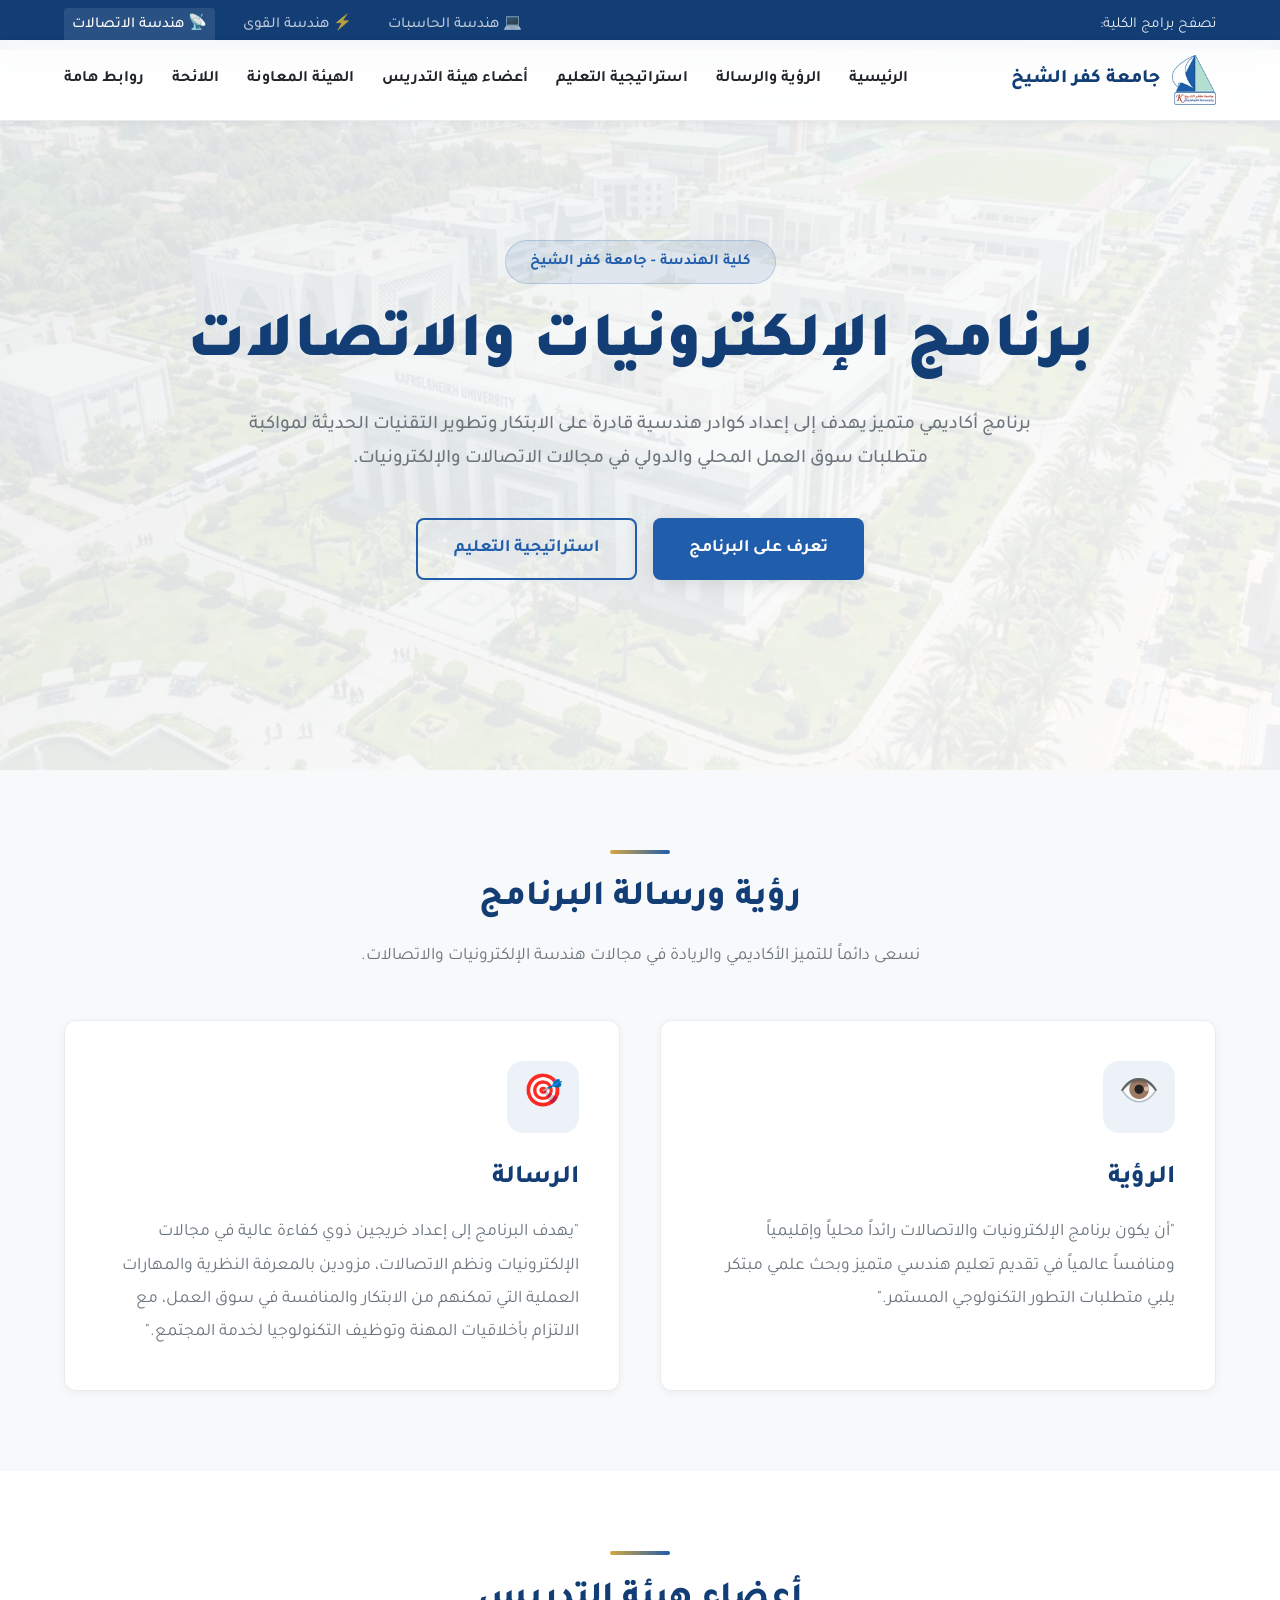
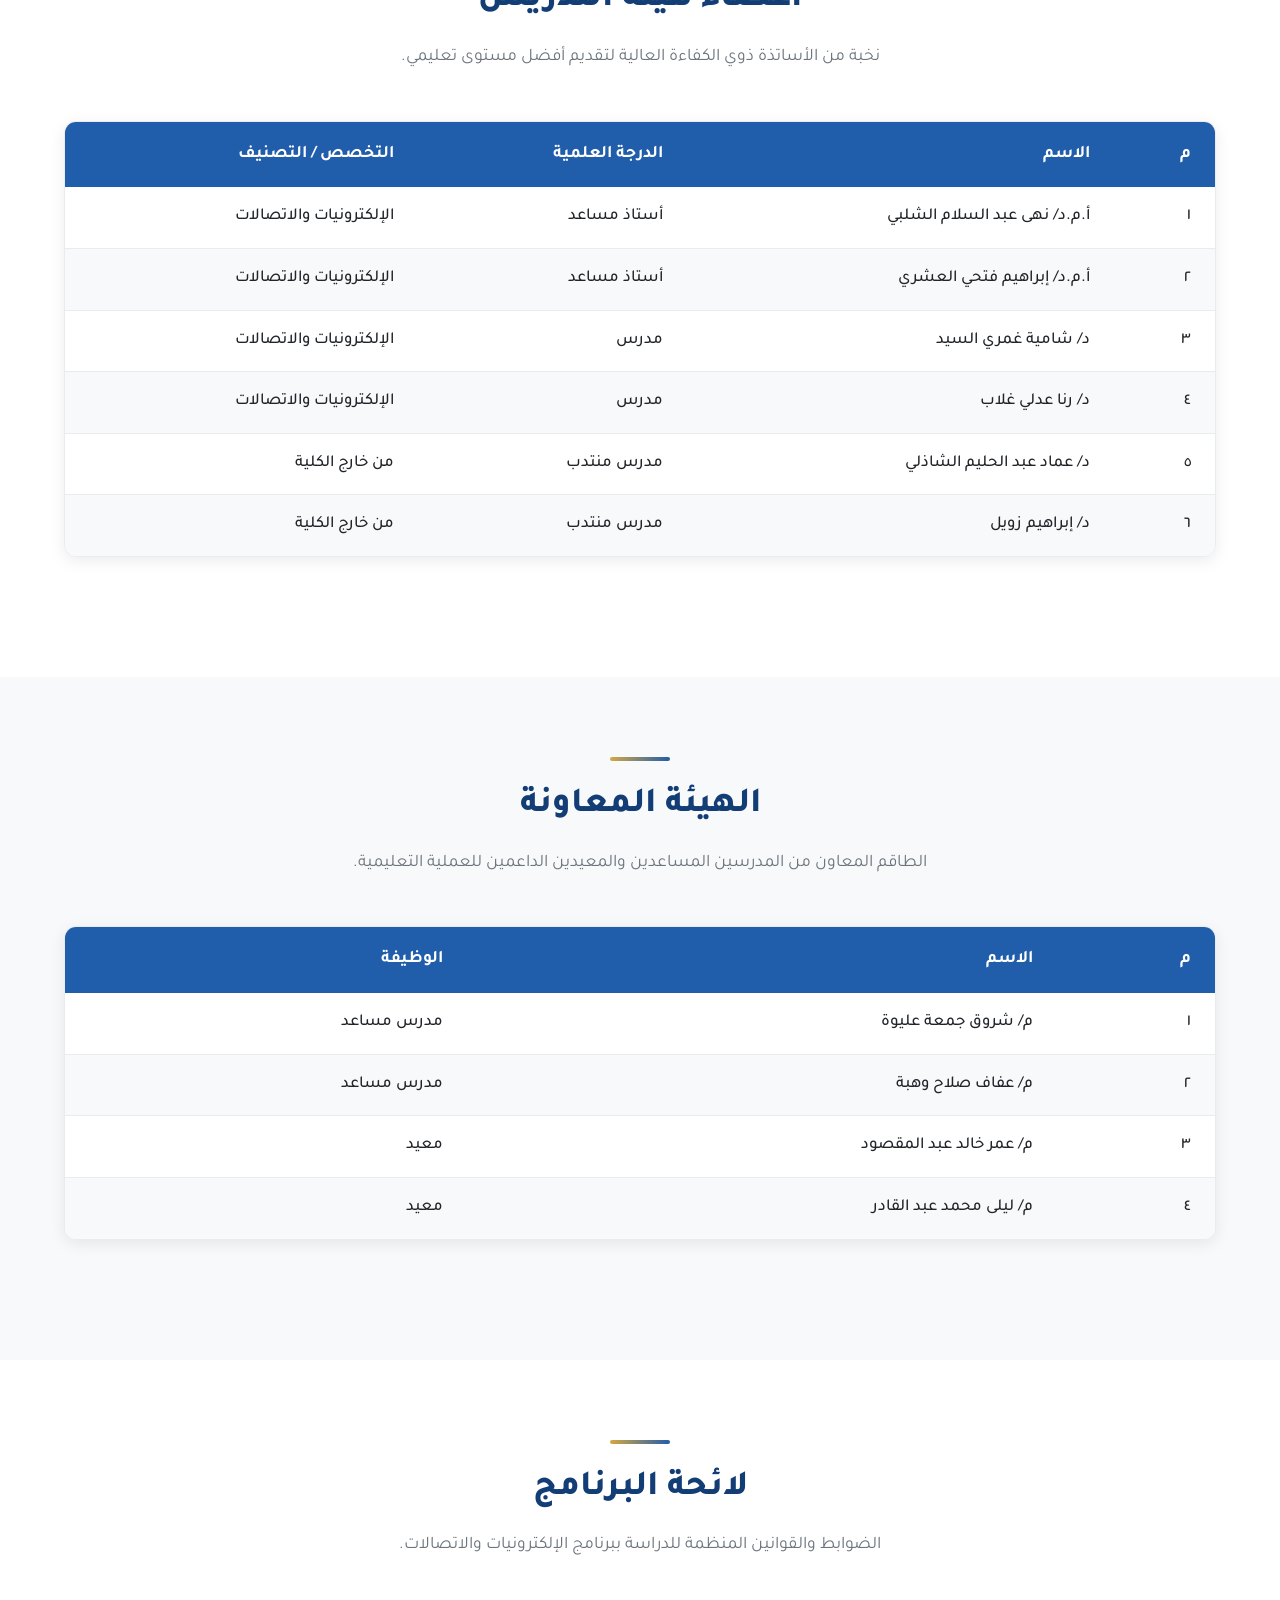
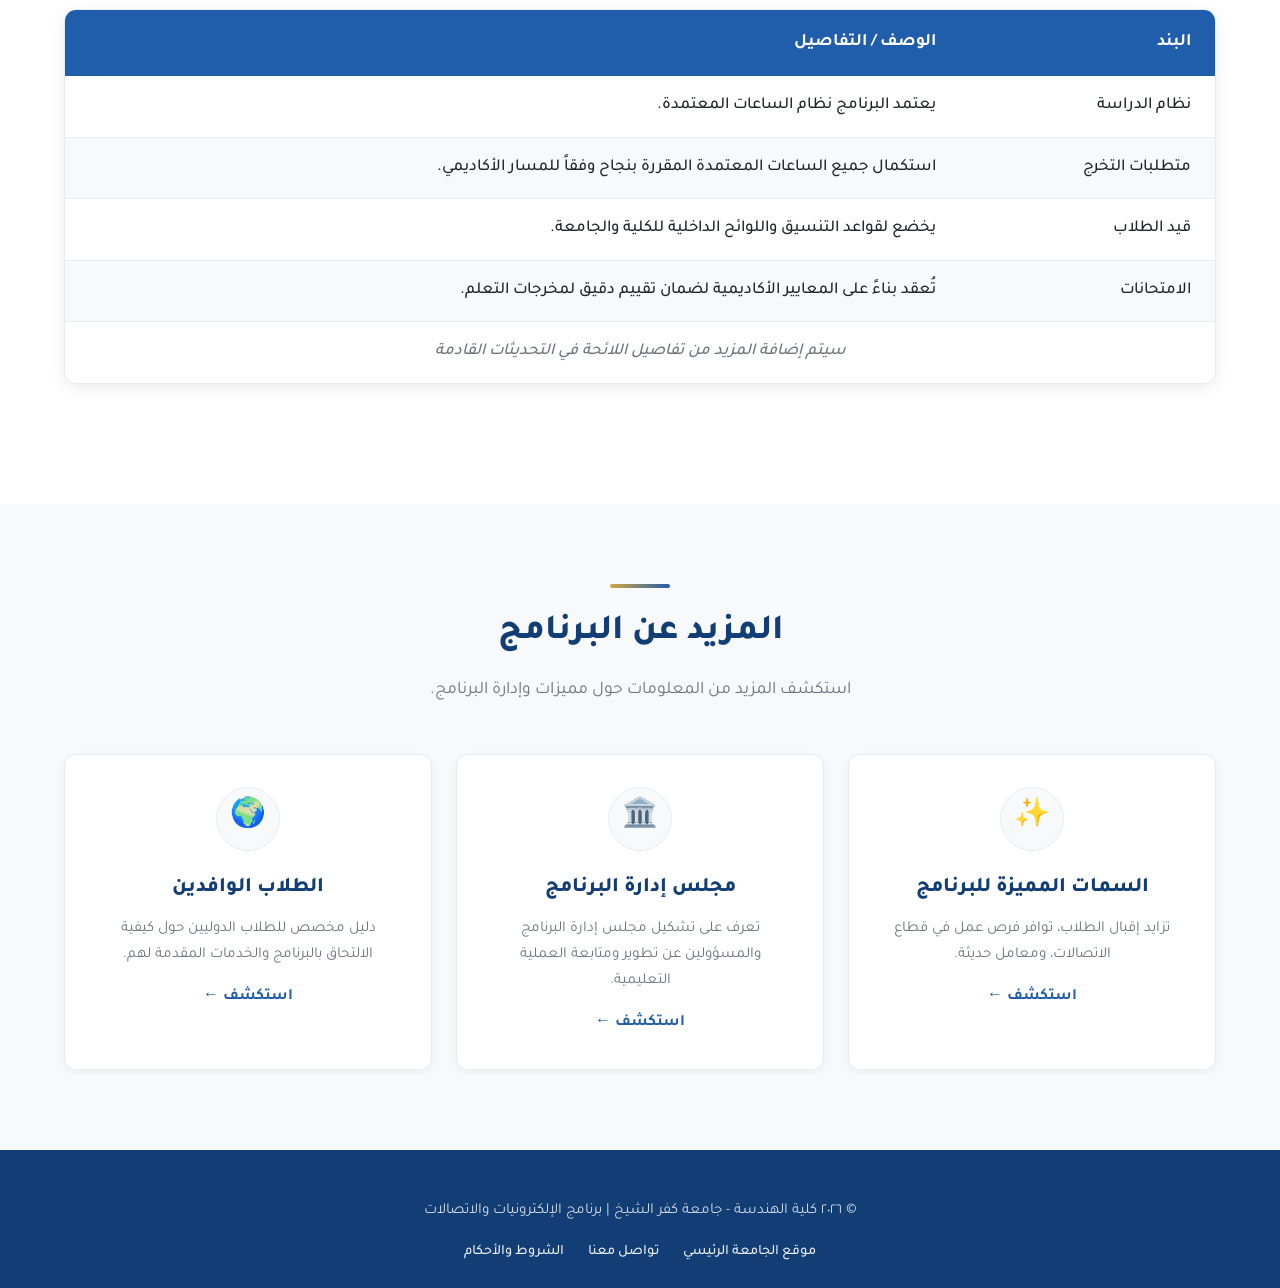
==== communications.html @ 77987dcc "feat: add program switcher and dedicated strategy pages for communications, computer, and power prog" ====
<!DOCTYPE html>
<html lang="ar" dir="rtl">
<head>
  <meta charset="UTF-8">
  <meta name="viewport" content="width=device-width, initial-scale=1.0">
  <title>برنامج الإلكترونيات والاتصالات | جامعة كفر الشيخ</title>
  <meta name="description" content="الصفحة الرسمية لبرنامج هندسة الإلكترونيات والاتصالات بكلية الهندسة - جامعة كفر الشيخ.">
  <link rel="stylesheet" href="style.css">
</head>
<body>

<!-- ========== PROGRAM SWITCHER BAR ========== -->
<div class="program-switcher">
  <div class="container">
    <span>تصفح برامج الكلية:</span>
    <div class="switcher-links">
      <a href="computer.html">💻 هندسة الحاسبات</a>
      <a href="power.html">⚡ هندسة القوى</a>
      <a href="communications.html" class="active">📡 هندسة الاتصالات</a>
    </div>
  </div>
</div>

<!-- ========== NAVBAR ========== -->
<nav class="navbar" id="navbar">
  <div class="container">
    <a href="index.html" class="nav-logo">
      <img src="assets/logo.png" alt="شعار جامعة كفر الشيخ">
      <span>جامعة كفر الشيخ</span>
    </a>
    <ul class="nav-links" id="navLinks">
      <li><a href="#hero">الرئيسية</a></li>
      <li><a href="#vision-mission">الرؤية والرسالة</a></li>
      <li><a href="strategy-communications.html">استراتيجية التعليم</a></li>
      <li><a href="#faculty">أعضاء هيئة التدريس</a></li>
      <li><a href="#assistants">الهيئة المعاونة</a></li>
      <li><a href="#regulations">اللائحة</a></li>
      <li><a href="#more">روابط هامة</a></li>
    </ul>
    <button class="nav-toggle" id="navToggle" aria-label="القائمة">☰</button>
  </div>
</nav>

<!-- ========== HERO ========== -->
<section class="hero" id="hero">
  <div class="container">
    <div class="hero-badge">
      كلية الهندسة - جامعة كفر الشيخ
    </div>
    <h1>برنامج الإلكترونيات والاتصالات</h1>
    <p>برنامج أكاديمي متميز يهدف إلى إعداد كوادر هندسية قادرة على الابتكار وتطوير التقنيات الحديثة لمواكبة متطلبات سوق العمل المحلي والدولي في مجالات الاتصالات والإلكترونيات.</p>
    <div class="hero-buttons">
      <a href="#vision-mission" class="btn-primary">
        تعرف على البرنامج
      </a>
      <a href="strategy-communications.html" class="btn-outline">
        استراتيجية التعليم
      </a>
    </div>
  </div>
</section>

<!-- ========== VISION & MISSION ========== -->
<section id="vision-mission">
  <div class="container">
    <div class="accent-line"></div>
    <h2 class="section-title">رؤية ورسالة البرنامج</h2>
    <p class="section-subtitle">نسعى دائماً للتميز الأكاديمي والريادة في مجالات هندسة الإلكترونيات والاتصالات.</p>
    
    <div class="vision-mission-grid">
      <div class="vm-card">
        <div class="vm-icon">👁️</div>
        <h3>الرؤية</h3>
        <p>"أن يكون برنامج الإلكترونيات والاتصالات رائداً محلياً وإقليمياً ومنافساً عالمياً في تقديم تعليم هندسي متميز وبحث علمي مبتكر يلبي متطلبات التطور التكنولوجي المستمر."</p>
      </div>
      
      <div class="vm-card">
        <div class="vm-icon">🎯</div>
        <h3>الرسالة</h3>
        <p>"يهدف البرنامج إلى إعداد خريجين ذوي كفاءة عالية في مجالات الإلكترونيات ونظم الاتصالات، مزودين بالمعرفة النظرية والمهارات العملية التي تمكنهم من الابتكار والمنافسة في سوق العمل، مع الالتزام بأخلاقيات المهنة وتوظيف التكنولوجيا لخدمة المجتمع."</p>
      </div>
    </div>
  </div>
</section>

<!-- ========== FACULTY ========== -->
<section id="faculty" style="background-color: var(--bg-card);">
  <div class="container">
    <div class="accent-line"></div>
    <h2 class="section-title">أعضاء هيئة التدريس</h2>
    <p class="section-subtitle">نخبة من الأساتذة ذوي الكفاءة العالية لتقديم أفضل مستوى تعليمي.</p>
    
    <div class="table-container animate-in">
      <table class="styled-table">
        <thead>
          <tr>
            <th>م</th>
            <th>الاسم</th>
            <th>الدرجة العلمية</th>
            <th>التخصص / التصنيف</th>
          </tr>
        </thead>
        <tbody>
          <tr>
            <td>١</td>
            <td>أ.م.د/ نهى عبد السلام الشلبي</td>
            <td>أستاذ مساعد</td>
            <td>الإلكترونيات والاتصالات</td>
          </tr>
          <tr>
            <td>٢</td>
            <td>أ.م.د/ إبراهيم فتحي العشري</td>
            <td>أستاذ مساعد</td>
            <td>الإلكترونيات والاتصالات</td>
          </tr>
          <tr>
            <td>٣</td>
            <td>د/ شامية غمري السيد</td>
            <td>مدرس</td>
            <td>الإلكترونيات والاتصالات</td>
          </tr>
          <tr>
            <td>٤</td>
            <td>د/ رنا عدلي غلاب</td>
            <td>مدرس</td>
            <td>الإلكترونيات والاتصالات</td>
          </tr>
          <tr>
            <td>٥</td>
            <td>د/ عماد عبد الحليم الشاذلي</td>
            <td>مدرس منتدب</td>
            <td>من خارج الكلية</td>
          </tr>
          <tr>
            <td>٦</td>
            <td>د/ إبراهيم زويل</td>
            <td>مدرس منتدب</td>
            <td>من خارج الكلية</td>
          </tr>
        </tbody>
      </table>
    </div>
  </div>
</section>

<!-- ========== TEACHING ASSISTANTS ========== -->
<section id="assistants">
  <div class="container">
    <div class="accent-line"></div>
    <h2 class="section-title">الهيئة المعاونة</h2>
    <p class="section-subtitle">الطاقم المعاون من المدرسين المساعدين والمعيدين الداعمين للعملية التعليمية.</p>
    
    <div class="table-container animate-in">
      <table class="styled-table">
        <thead>
          <tr>
            <th>م</th>
            <th>الاسم</th>
            <th>الوظيفة</th>
          </tr>
        </thead>
        <tbody>
          <tr>
            <td>١</td>
            <td>م/ شروق جمعة عليوة</td>
            <td>مدرس مساعد</td>
          </tr>
          <tr>
            <td>٢</td>
            <td>م/ عفاف صلاح وهبة</td>
            <td>مدرس مساعد</td>
          </tr>
          <tr>
            <td>٣</td>
            <td>م/ عمر خالد عبد المقصود</td>
            <td>معيد</td>
          </tr>
          <tr>
            <td>٤</td>
            <td>م/ ليلى محمد عبد القادر</td>
            <td>معيد</td>
          </tr>
        </tbody>
      </table>
    </div>
  </div>
</section>

<!-- ========== REGULATIONS ========== -->
<section id="regulations" style="background-color: var(--bg-card);">
  <div class="container">
    <div class="accent-line"></div>
    <h2 class="section-title">لائحة البرنامج</h2>
    <p class="section-subtitle">الضوابط والقوانين المنظمة للدراسة ببرنامج الإلكترونيات والاتصالات.</p>
    
    <div class="table-container animate-in">
      <table class="styled-table">
        <thead>
          <tr>
            <th>البند</th>
            <th>الوصف / التفاصيل</th>
          </tr>
        </thead>
        <tbody>
          <tr>
            <td>نظام الدراسة</td>
            <td>يعتمد البرنامج نظام الساعات المعتمدة.</td>
          </tr>
          <tr>
            <td>متطلبات التخرج</td>
            <td>استكمال جميع الساعات المعتمدة المقررة بنجاح وفقاً للمسار الأكاديمي.</td>
          </tr>
          <tr>
            <td>قيد الطلاب</td>
            <td>يخضع لقواعد التنسيق واللوائح الداخلية للكلية والجامعة.</td>
          </tr>
          <tr>
            <td>الامتحانات</td>
            <td>تُعقد بناءً على المعايير الأكاديمية لضمان تقييم دقيق لمخرجات التعلم.</td>
          </tr>
          <tr>
            <td colspan="2" style="text-align: center; color: var(--text-muted);">
              <em>سيتم إضافة المزيد من تفاصيل اللائحة في التحديثات القادمة</em>
            </td>
          </tr>
        </tbody>
      </table>
    </div>
  </div>
</section>

<!-- ========== MORE LINKS (PLACEHOLDERS) ========== -->
<section id="more">
  <div class="container">
    <div class="accent-line"></div>
    <h2 class="section-title">المزيد عن البرنامج</h2>
    <p class="section-subtitle">استكشف المزيد من المعلومات حول مميزات وإدارة البرنامج.</p>
    
    <div class="program-sections-grid">
      <a href="#" class="p-section-card">
        <div class="p-section-icon">✨</div>
        <h3>السمات المميزة للبرنامج</h3>
        <p>تزايد إقبال الطلاب، توافر فرص عمل في قطاع الاتصالات، ومعامل حديثة.</p>
        <div class="arrow">استكشف ←</div>
      </a>
      
      <a href="#" class="p-section-card">
        <div class="p-section-icon">🏛️</div>
        <h3>مجلس إدارة البرنامج</h3>
        <p>تعرف على تشكيل مجلس إدارة البرنامج والمسؤولين عن تطوير ومتابعة العملية التعليمية.</p>
        <div class="arrow">استكشف ←</div>
      </a>
      
      <a href="#" class="p-section-card">
        <div class="p-section-icon">🌍</div>
        <h3>الطلاب الوافدين</h3>
        <p>دليل مخصص للطلاب الدوليين حول كيفية الالتحاق بالبرنامج والخدمات المقدمة لهم.</p>
        <div class="arrow">استكشف ←</div>
      </a>
    </div>
  </div>
</section>

<!-- ========== FOOTER ========== -->
<footer class="footer">
  <div class="container">
    <p>© ٢٠٢٦ كلية الهندسة - جامعة كفر الشيخ | برنامج الإلكترونيات والاتصالات</p>
    <div class="footer-links">
      <a href="https://www.kfs.edu.eg" target="_blank">موقع الجامعة الرئيسي</a>
      <a href="#">تواصل معنا</a>
      <a href="#">الشروط والأحكام</a>
    </div>
  </div>
</footer>

<script>
// Mobile nav toggle
const navToggle = document.getElementById('navToggle');
const navLinks = document.getElementById('navLinks');
navToggle.addEventListener('click', () => navLinks.classList.toggle('active'));
navLinks.querySelectorAll('a').forEach(a => a.addEventListener('click', () => navLinks.classList.remove('active')));

// Scroll animations
const observer = new IntersectionObserver((entries) => {
  entries.forEach(e => { if(e.isIntersecting) { e.target.classList.add('animate-in'); observer.unobserve(e.target); } });
}, { threshold: 0.1 });
document.querySelectorAll('.vm-card, .table-container, .p-section-card').forEach(el => observer.observe(el));

// Navbar background on scroll
window.addEventListener('scroll', () => {
  const navbar = document.getElementById('navbar');
  if (window.scrollY > 50) {
    navbar.style.boxShadow = '0 4px 16px rgba(0,0,0,0.1)';
  } else {
    navbar.style.boxShadow = '0 2px 8px rgba(0,0,0,0.05)';
  }
});
</script>
</body>
</html>
---- style.css ----
@import url('https://fonts.googleapis.com/css2?family=Tajawal:wght@300;400;500;700;800;900&display=swap');

:root {
  /* KFS Colors */
  --primary: #205daa;
  --primary-light: #3275d0;
  --primary-dark: #123d75;
  --accent: #d4a843;
  --accent-light: #f0cc6b;
  
  /* Light Theme Colors */
  --bg-light: #f8f9fa;
  --bg-card: #ffffff;
  --bg-glass: rgba(255, 255, 255, 0.95);
  --text: #212529;
  --text-muted: #6c757d;
  --border: #e9ecef;
  
  /* Utilities */
  --shadow-sm: 0 2px 8px rgba(0,0,0,0.05);
  --shadow: 0 4px 16px rgba(0,0,0,0.08);
  --shadow-lg: 0 12px 32px rgba(0,0,0,0.12);
  --radius: 12px;
  --transition: 0.3s cubic-bezier(0.4,0,0.2,1);
}

*, *::before, *::after { margin:0; padding:0; box-sizing:border-box; }

html {
  scroll-behavior: smooth;
  font-size: 16px;
}

body {
  font-family: 'Tajawal', sans-serif;
  background: var(--bg-light);
  color: var(--text);
  direction: rtl;
  line-height: 1.7;
  overflow-x: hidden;
}

/* === Scrollbar === */
::-webkit-scrollbar { width: 8px; }
::-webkit-scrollbar-track { background: var(--bg-light); }
::-webkit-scrollbar-thumb { background: var(--primary); border-radius: 4px; }

/* === Utility === */
.container { max-width: 1200px; margin: 0 auto; padding: 0 24px; }
.section-title {
  font-size: 2.2rem; font-weight: 800; text-align: center;
  margin-bottom: 12px; color: var(--primary-dark);
}
.section-subtitle {
  text-align: center; color: var(--text-muted); font-size: 1.1rem;
  margin-bottom: 48px; max-width: 700px; margin-inline: auto;
}
.accent-line {
  width: 60px; height: 4px; background: linear-gradient(90deg, var(--accent), var(--primary));
  border-radius: 2px; margin: 0 auto 16px;
}
section { padding: 80px 0; position: relative; }

/* === NAV === */
.navbar {
  position: fixed; top: 0; width: 100%; z-index: 1000;
  background: var(--bg-glass); backdrop-filter: blur(16px);
  border-bottom: 1px solid var(--border); transition: var(--transition);
  box-shadow: var(--shadow-sm);
}
.navbar .container {
  display: flex; align-items: center; justify-content: space-between;
  height: 80px;
}
.nav-logo { display:flex; align-items:center; gap:12px; text-decoration:none; }
.nav-logo img {
  height: 50px;
}
.nav-logo span { font-size:1.2rem; font-weight:800; color:var(--primary-dark); }

.nav-links { display:flex; gap:28px; list-style:none; }
.nav-links a {
  color: var(--text); text-decoration:none; font-weight:600;
  font-size:1rem; transition: var(--transition); position:relative;
}
.nav-links a::after {
  content:''; position:absolute; bottom:-6px; right:0; width:0; height:3px;
  background: var(--primary); transition: var(--transition); border-radius: 2px;
}
.nav-links a:hover { color: var(--primary); }
.nav-links a:hover::after { width:100%; }

.nav-toggle { display:none; background:none; border:none; color:var(--text); font-size:1.5rem; cursor:pointer; }

/* === HERO === */
.hero {
  min-height: 80vh; display:flex; align-items:center;
  position:relative; overflow:hidden; padding-top:80px;
  background: linear-gradient(135deg, #eef2f3 0%, #ffffff 100%);
}
.hero::before {
  content: "";
  position: absolute;
  top: 0; right: 0; width: 100%; height: 100%;
  background: url('assets/images/campus-hero.png') no-repeat center center/cover;
  opacity: 0.08;
  z-index: 0;
}
.hero .container { position:relative; z-index:1; text-align:center; }

.hero-badge {
  display:inline-flex; align-items:center; gap:8px;
  background: rgba(32, 93, 170, 0.1); border:1px solid rgba(32, 93, 170, 0.2);
  padding: 8px 24px; border-radius: 999px; font-size:0.95rem; font-weight: 600;
  color: var(--primary); margin-bottom:24px;
}

.hero h1 {
  font-size: clamp(2.5rem, 6vw, 4rem); font-weight:900;
  line-height:1.2; margin-bottom:24px; color: var(--primary-dark);
}
.hero p {
  font-size:1.2rem; color:var(--text-muted); max-width:800px;
  margin: 0 auto 40px; line-height:1.8; font-weight: 500;
}

.hero-buttons { display:flex; gap:16px; justify-content:center; flex-wrap:wrap; }
.btn-primary, .btn-outline {
  display:inline-flex; align-items:center; justify-content:center; gap:10px;
  padding:14px 36px; border-radius:8px; font-family:'Tajawal';
  font-size:1.1rem; font-weight:700; text-decoration:none;
  transition: var(--transition); cursor:pointer; min-width: 180px;
}
.btn-primary {
  background: var(--primary);
  color:#fff; border:none; box-shadow: var(--shadow);
}
.btn-primary:hover { transform:translateY(-2px); box-shadow: var(--shadow-lg); background: var(--primary-light); }
.btn-outline {
  background: transparent; color:var(--primary);
  border:2px solid var(--primary);
}
.btn-outline:hover { background:var(--primary); color:#fff; }

/* === VISION & MISSION === */
.vision-mission-grid { display:grid; grid-template-columns: 1fr 1fr; gap:40px; }
.vm-card {
  background: var(--bg-card); border:1px solid var(--border);
  border-radius:var(--radius); padding:40px; box-shadow:var(--shadow-sm);
  transition: var(--transition);
}
.vm-card:hover { transform:translateY(-4px); box-shadow:var(--shadow); border-color:var(--primary-light); }
.vm-icon {
  width:72px; height:72px; border-radius:16px; margin-bottom:24px;
  display:flex; align-items:center; justify-content:center;
  font-size:2rem;
  background: rgba(32, 93, 170, 0.08); color: var(--primary);
}
.vm-card h3 { font-size:1.6rem; font-weight:800; margin-bottom:16px; color:var(--primary-dark); }
.vm-card p { font-size:1.1rem; color:var(--text-muted); line-height:1.9; }

/* === TABLES (FACULTY & TAs) === */
.table-container {
  overflow-x: auto;
  background: var(--bg-card);
  border-radius: var(--radius);
  box-shadow: var(--shadow);
  border: 1px solid var(--border);
  margin-bottom: 40px;
}
.styled-table {
  width: 100%;
  border-collapse: collapse;
}
.styled-table thead tr {
  background-color: var(--primary);
  color: #ffffff;
  text-align: right;
}
.styled-table th {
  padding: 18px 24px;
  font-weight: 700;
  font-size: 1.1rem;
}
.styled-table td {
  padding: 16px 24px;
  font-size: 1.05rem;
  font-weight: 500;
  color: var(--text);
}
.styled-table tbody tr {
  border-bottom: 1px solid var(--border);
  transition: var(--transition);
}
.styled-table tbody tr:nth-of-type(even) {
  background-color: #f8f9fa;
}
.styled-table tbody tr:last-of-type {
  border-bottom: none;
}
.styled-table tbody tr:hover {
  background-color: rgba(32, 93, 170, 0.04);
}

/* === PROGRAM SECTIONS (Features, Board, etc.) === */
.program-sections-grid { display:grid; grid-template-columns:repeat(auto-fit, minmax(300px,1fr)); gap:24px; }
.p-section-card {
  background: var(--bg-card); border:1px solid var(--border);
  border-radius:var(--radius); padding:32px; text-align:center;
  transition: var(--transition); box-shadow: var(--shadow-sm);
  display: block; text-decoration: none; color: inherit;
}
.p-section-card:hover { transform:translateY(-6px); border-color:var(--primary); box-shadow: var(--shadow); }
.p-section-icon {
  width:64px; height:64px; border-radius:50%; margin:0 auto 20px;
  display:flex; align-items:center; justify-content:center;
  font-size:1.8rem; background: var(--bg-light); border: 1px solid var(--border);
}
.p-section-card h3 { font-size:1.3rem; font-weight:800; margin-bottom:10px; color: var(--primary-dark); }
.p-section-card p { font-size:0.95rem; color:var(--text-muted); line-height:1.7; }
.p-section-card .arrow { margin-top: 16px; color: var(--primary); font-weight: bold; }

/* === CONTACT / FOOTER === */
.footer {
  background: var(--primary-dark);
  padding:48px 0 24px; text-align:center; color: rgba(255,255,255,0.8);
}
.footer p { font-size:0.95rem; margin-bottom: 16px; }
.footer-links { display:flex; justify-content:center; gap:24px; flex-wrap:wrap; }
.footer-links a { color:rgba(255,255,255,0.9); text-decoration:none; font-size:0.9rem; transition:var(--transition); font-weight: 500; }
.footer-links a:hover { color:var(--accent); }

/* === ANIMATIONS === */
@keyframes fadeInUp {
  from { opacity:0; transform:translateY(30px); }
  to { opacity:1; transform:translateY(0); }
}
.animate-in { animation: fadeInUp 0.6s ease forwards; }

/* === RESPONSIVE === */
@media (max-width:768px) {
  .nav-links { display:none; position:absolute; top:80px; right:0; width:100%;
    background:var(--bg-card); flex-direction:column; padding:24px;
    gap:16px; border-bottom:1px solid var(--border); box-shadow: var(--shadow);
  }
  .nav-links.active { display:flex; }
  .nav-toggle { display:block; color: var(--primary-dark); }
  .vision-mission-grid { grid-template-columns:1fr; }
  .hero h1 { font-size:2rem; }
  section { padding:60px 0; }
  .section-title { font-size:1.8rem; }
  .strategies-grid { grid-template-columns:1fr; }
  .program-switcher { padding: 8px 16px; font-size: 0.9rem; }
  .switcher-links { gap: 12px; }
}

/* === PROGRAM SWITCHER === */
.program-switcher {
  background: var(--primary-dark);
  color: rgba(255,255,255,0.9);
  padding: 8px 24px;
  font-size: 0.95rem;
}
.program-switcher .container {
  display: flex;
  align-items: center;
  justify-content: space-between;
  flex-wrap: wrap;
  gap: 12px;
}
.switcher-links {
  display: flex;
  gap: 20px;
  flex-wrap: wrap;
}
.switcher-links a {
  color: rgba(255,255,255,0.7);
  text-decoration: none;
  font-weight: 500;
  transition: var(--transition);
  padding: 4px 8px;
  border-radius: 4px;
}
.switcher-links a:hover, .switcher-links a.active {
  color: #fff;
  background: rgba(255,255,255,0.1);
}

/* Navbar offset for switcher */
.navbar {
  top: 40px;
}
@media (max-width: 768px) {
  .navbar { top: auto; position: relative; }
  .nav-links { top: 100%; }
}

/* === STRATEGIES PAGE === */
.strategy-hero {
  background: linear-gradient(135deg, var(--primary) 0%, var(--primary-dark) 100%);
  color: #fff;
  padding: 100px 0 60px;
  margin-top: 40px;
}
@media (max-width: 768px) { .strategy-hero { margin-top: 0; } }
.strategy-hero h1 { font-size: 2.5rem; font-weight: 800; margin-bottom: 16px; }
.strategy-hero .section-subtitle { color: rgba(255,255,255,0.8); margin-bottom: 0; }

.strategy-intro {
  background: var(--bg-card);
  padding: 32px;
  border-radius: var(--radius);
  border: 1px solid var(--border);
  box-shadow: var(--shadow-sm);
  font-size: 1.15rem;
  line-height: 1.8;
  color: var(--text);
  margin-top: -30px;
  position: relative;
  z-index: 10;
  text-align: center;
}

.strategies-grid {
  display: grid;
  grid-template-columns: repeat(auto-fit, minmax(280px, 1fr));
  gap: 24px;
}
.strategy-card {
  background: var(--bg-card);
  border: 1px solid var(--border);
  border-radius: var(--radius);
  padding: 24px;
  box-shadow: var(--shadow-sm);
  transition: var(--transition);
}
.strategy-card:hover { box-shadow: var(--shadow); border-color: var(--primary-light); }
.s-icon {
  font-size: 2rem;
  margin-bottom: 16px;
  background: rgba(32, 93, 170, 0.08);
  width: 60px; height: 60px;
  display: flex; align-items: center; justify-content: center;
  border-radius: 12px;
}
.strategy-card h3 { font-size: 1.3rem; font-weight: 800; margin-bottom: 12px; color: var(--primary-dark); }
.strategy-card p { font-size: 1rem; color: var(--text-muted); line-height: 1.6; margin-bottom: 16px; }

.btn-read-more {
  background: none;
  border: none;
  color: var(--primary);
  font-weight: 700;
  cursor: pointer;
  font-family: inherit;
  font-size: 0.95rem;
  padding: 0;
  display: inline-flex;
  align-items: center;
  transition: var(--transition);
}
.btn-read-more:hover { color: var(--primary-dark); text-decoration: underline; }

.s-details {
  max-height: 0;
  overflow: hidden;
  opacity: 0;
  transition: all 0.4s ease;
  font-size: 0.95rem;
  color: var(--text);
  line-height: 1.7;
  border-top: 1px dashed var(--border);
}

.mt-4 { margin-top: 24px; }
.mt-5 { margin-top: 48px; }

.btn-download-pdf {
  display: inline-flex;
  align-items: center;
  gap: 12px;
  background: var(--primary);
  color: #fff;
  padding: 14px 28px;
  border-radius: 8px;
  font-size: 1.1rem;
  font-weight: 700;
  text-decoration: none;
  margin-top: 24px;
  box-shadow: var(--shadow);
  transition: var(--transition);
}
.btn-download-pdf:hover {
  background: var(--primary-dark);
  transform: translateY(-2px);
  box-shadow: var(--shadow-lg);
}
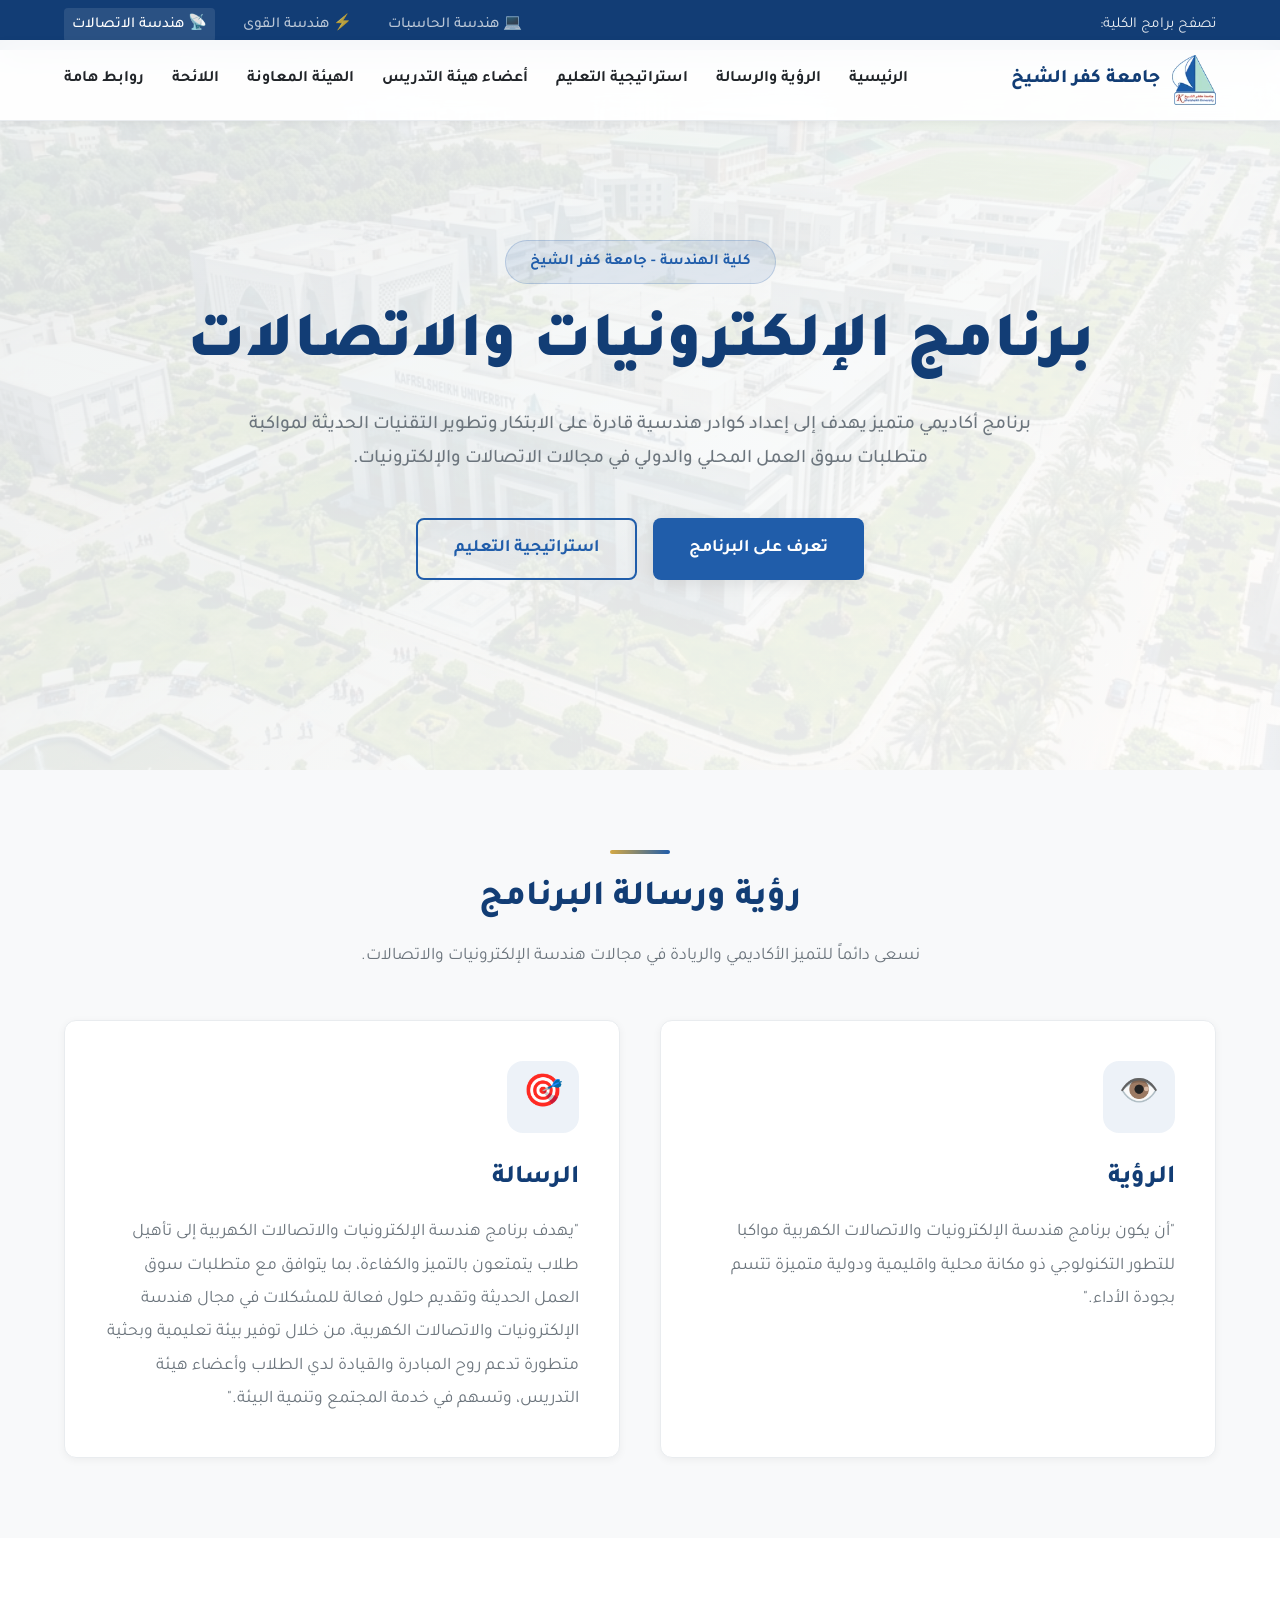
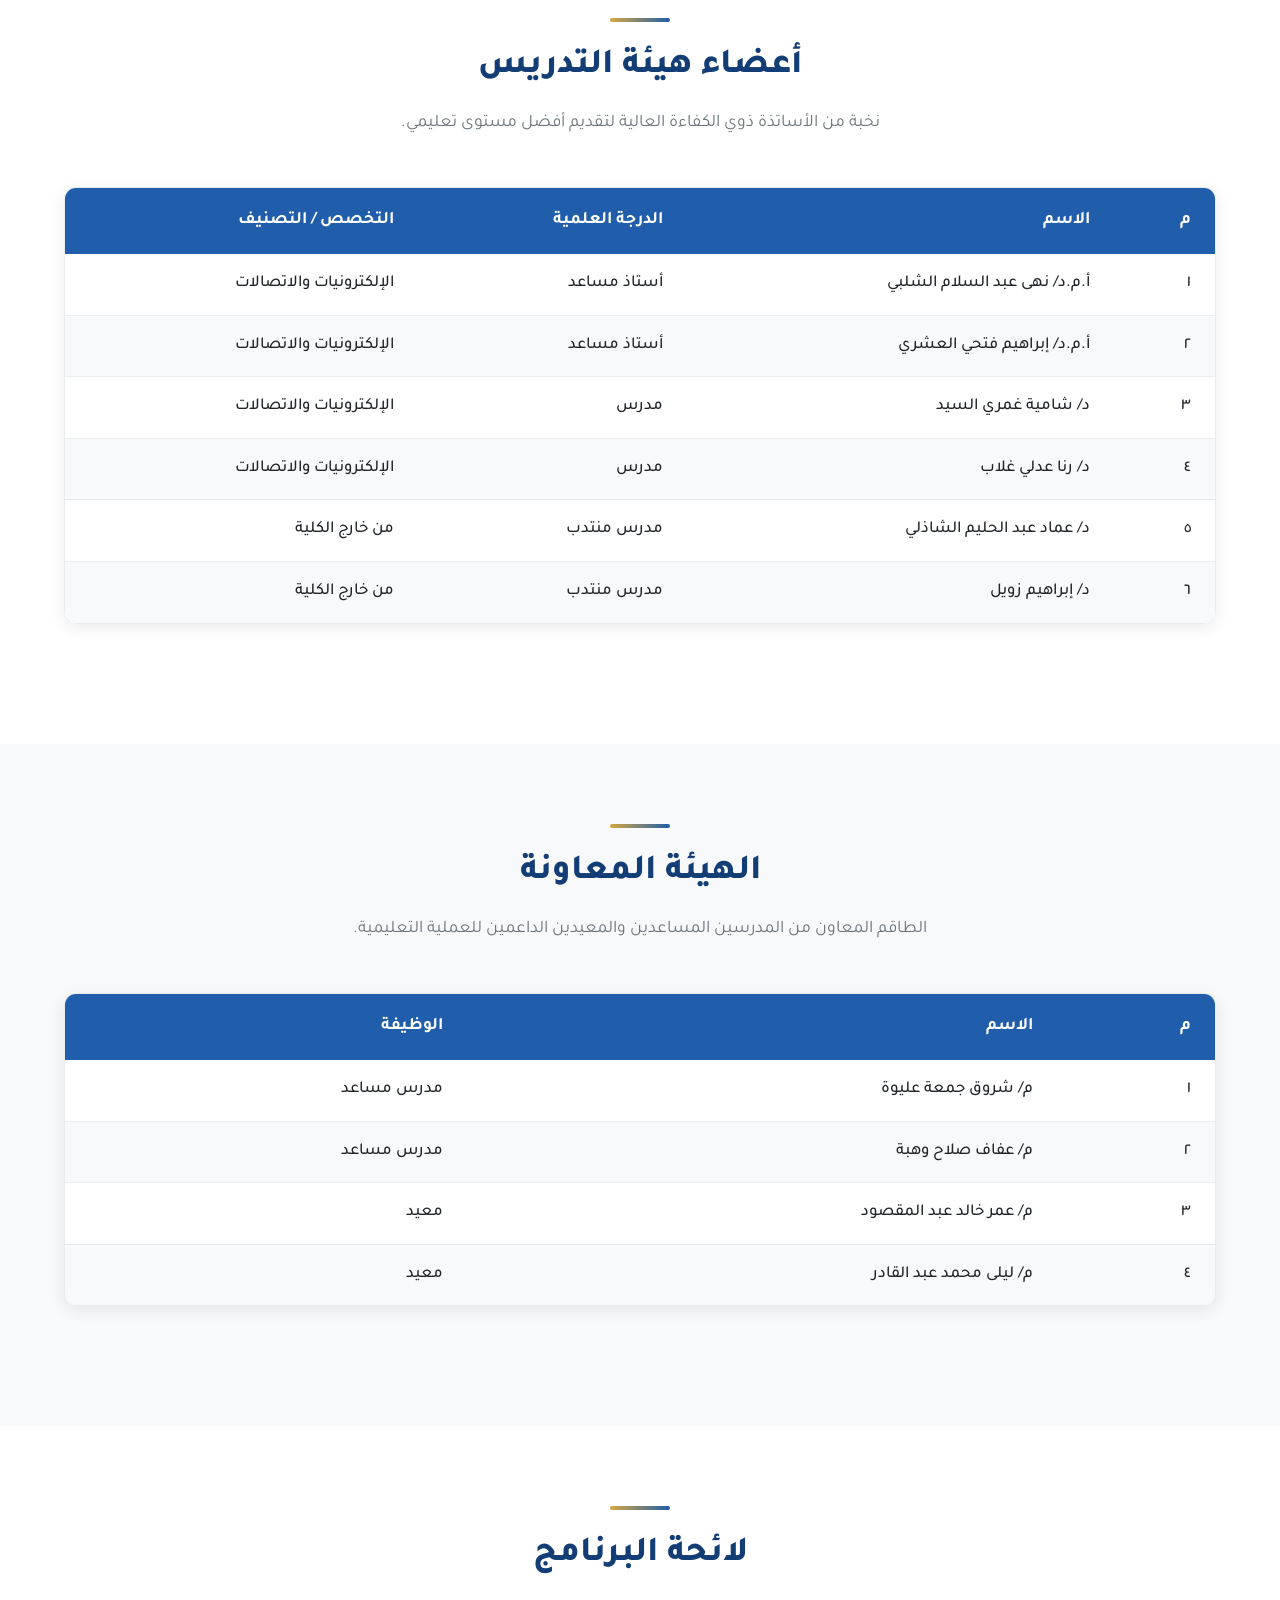
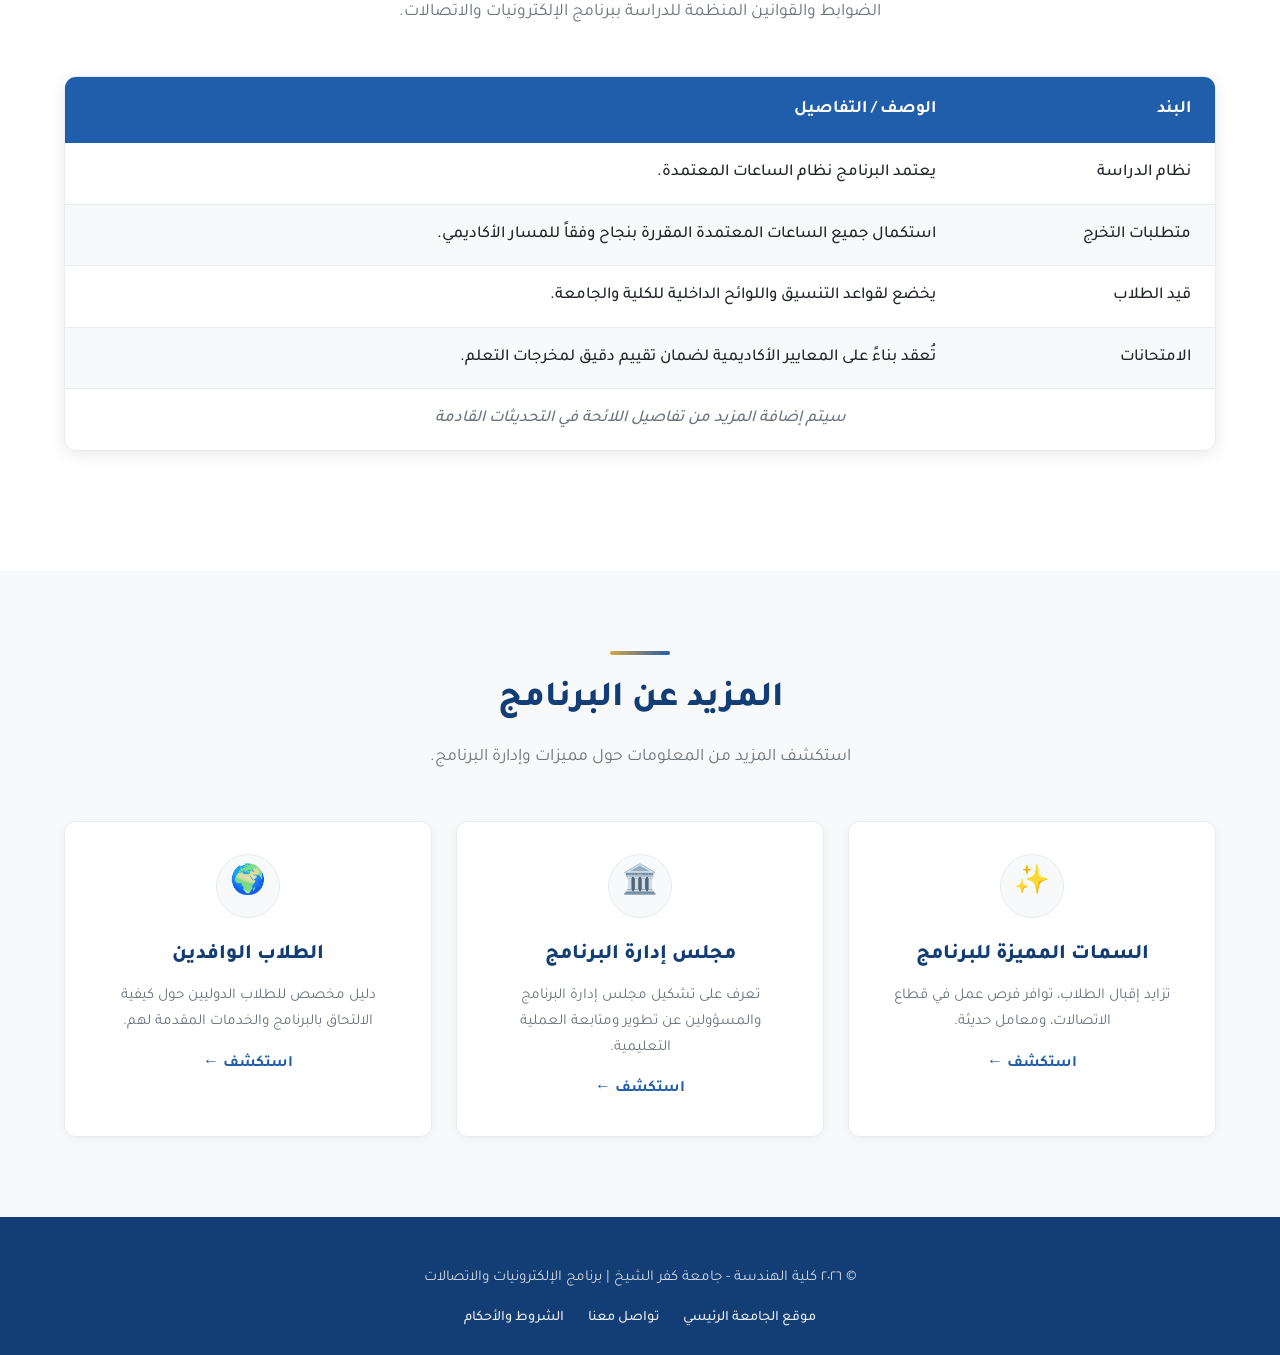
==== commit f59bf789: "Update vision and mission for all department pages" ====
--- a/communications.html
+++ b/communications.html
@@ -71,13 +71,13 @@
       <div class="vm-card">
         <div class="vm-icon">👁️</div>
         <h3>الرؤية</h3>
-        <p>"أن يكون برنامج الإلكترونيات والاتصالات رائداً محلياً وإقليمياً ومنافساً عالمياً في تقديم تعليم هندسي متميز وبحث علمي مبتكر يلبي متطلبات التطور التكنولوجي المستمر."</p>
+        <p>"أن يكون برنامج هندسة الإلكترونيات والاتصالات الكهربية مواكبا للتطور التكنولوجي ذو مكانة محلية واقليمية ودولية متميزة تتسم بجودة الأداء."</p>
       </div>
       
       <div class="vm-card">
         <div class="vm-icon">🎯</div>
         <h3>الرسالة</h3>
-        <p>"يهدف البرنامج إلى إعداد خريجين ذوي كفاءة عالية في مجالات الإلكترونيات ونظم الاتصالات، مزودين بالمعرفة النظرية والمهارات العملية التي تمكنهم من الابتكار والمنافسة في سوق العمل، مع الالتزام بأخلاقيات المهنة وتوظيف التكنولوجيا لخدمة المجتمع."</p>
+        <p>"يهدف برنامج هندسة الإلكترونيات والاتصالات الكهربية إلى تأهيل طلاب يتمتعون بالتميز والكفاءة، بما يتوافق مع متطلبات سوق العمل الحديثة وتقديم حلول فعالة للمشكلات في مجال هندسة الإلكترونيات والاتصالات الكهربية، من خلال توفير بيئة تعليمية وبحثية متطورة تدعم روح المبادرة والقيادة لدي الطلاب وأعضاء هيئة التدريس، وتسهم في خدمة المجتمع وتنمية البيئة."</p>
       </div>
     </div>
   </div>
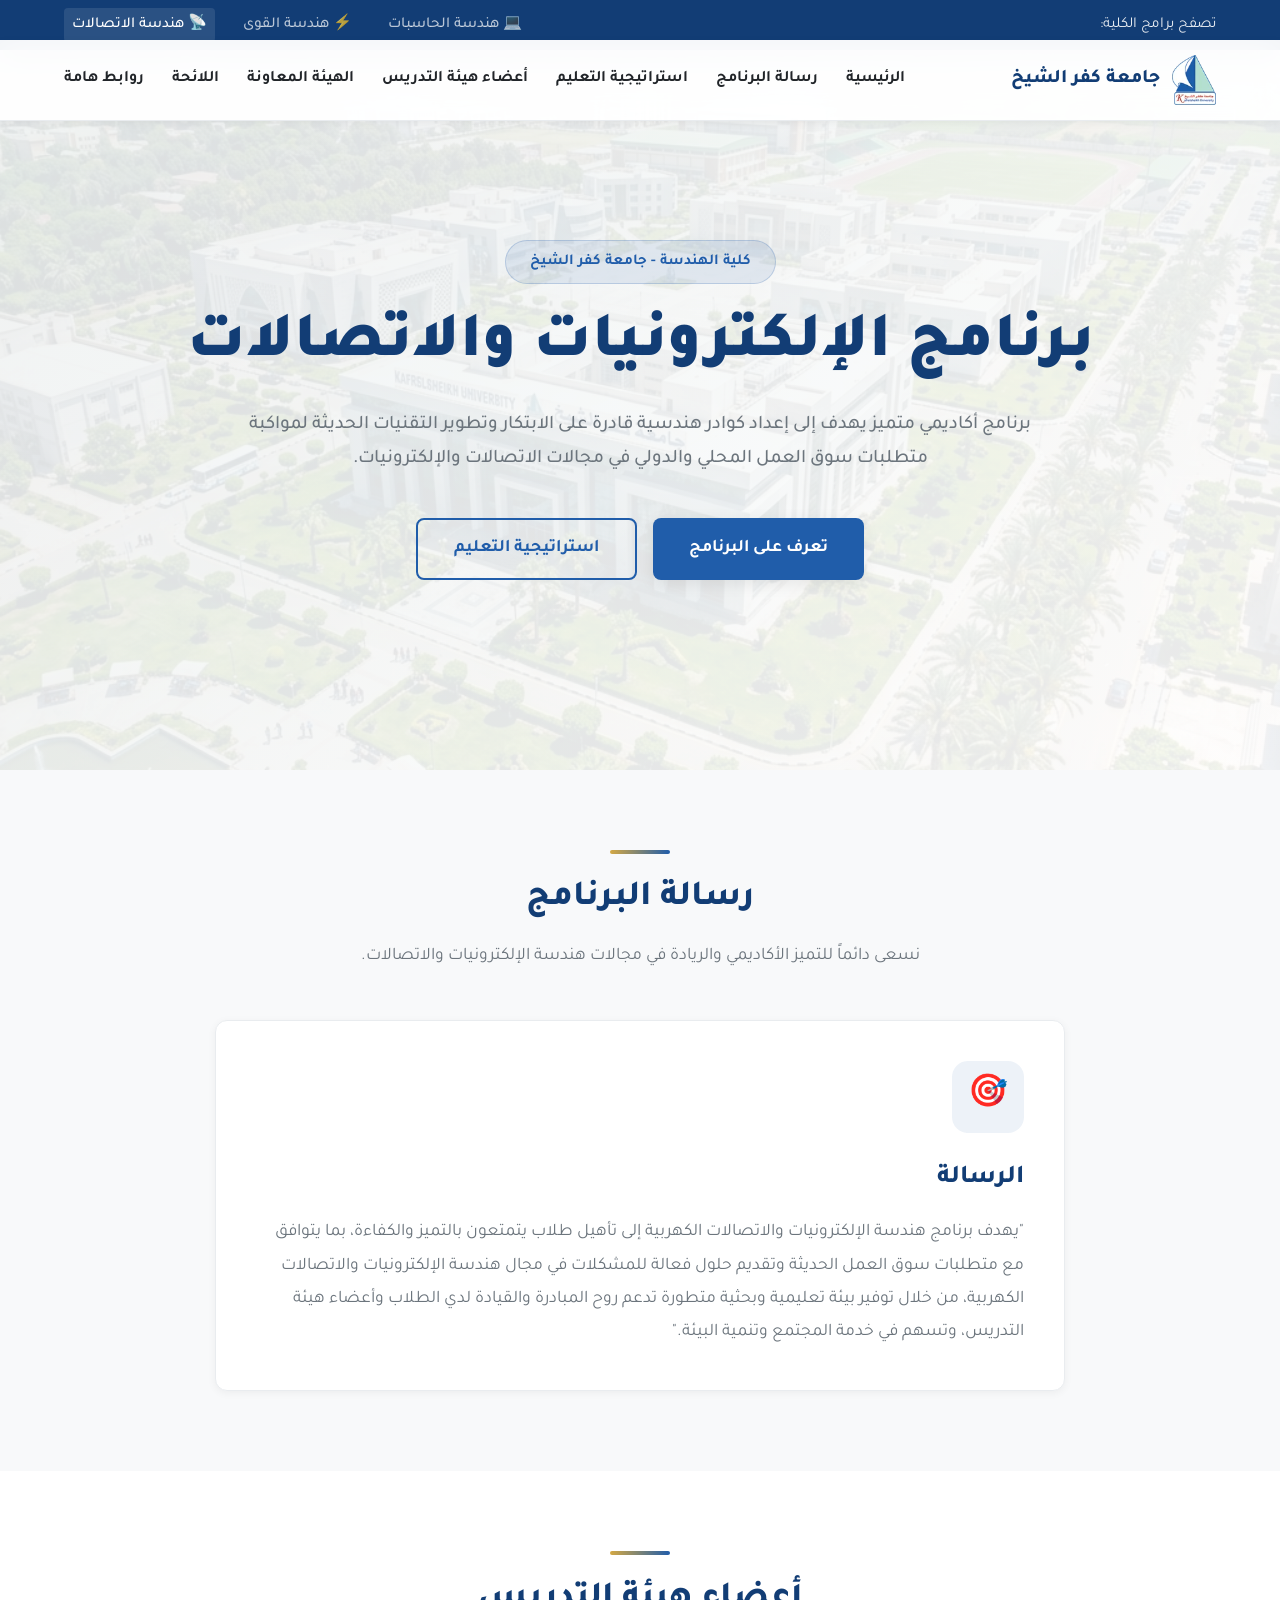
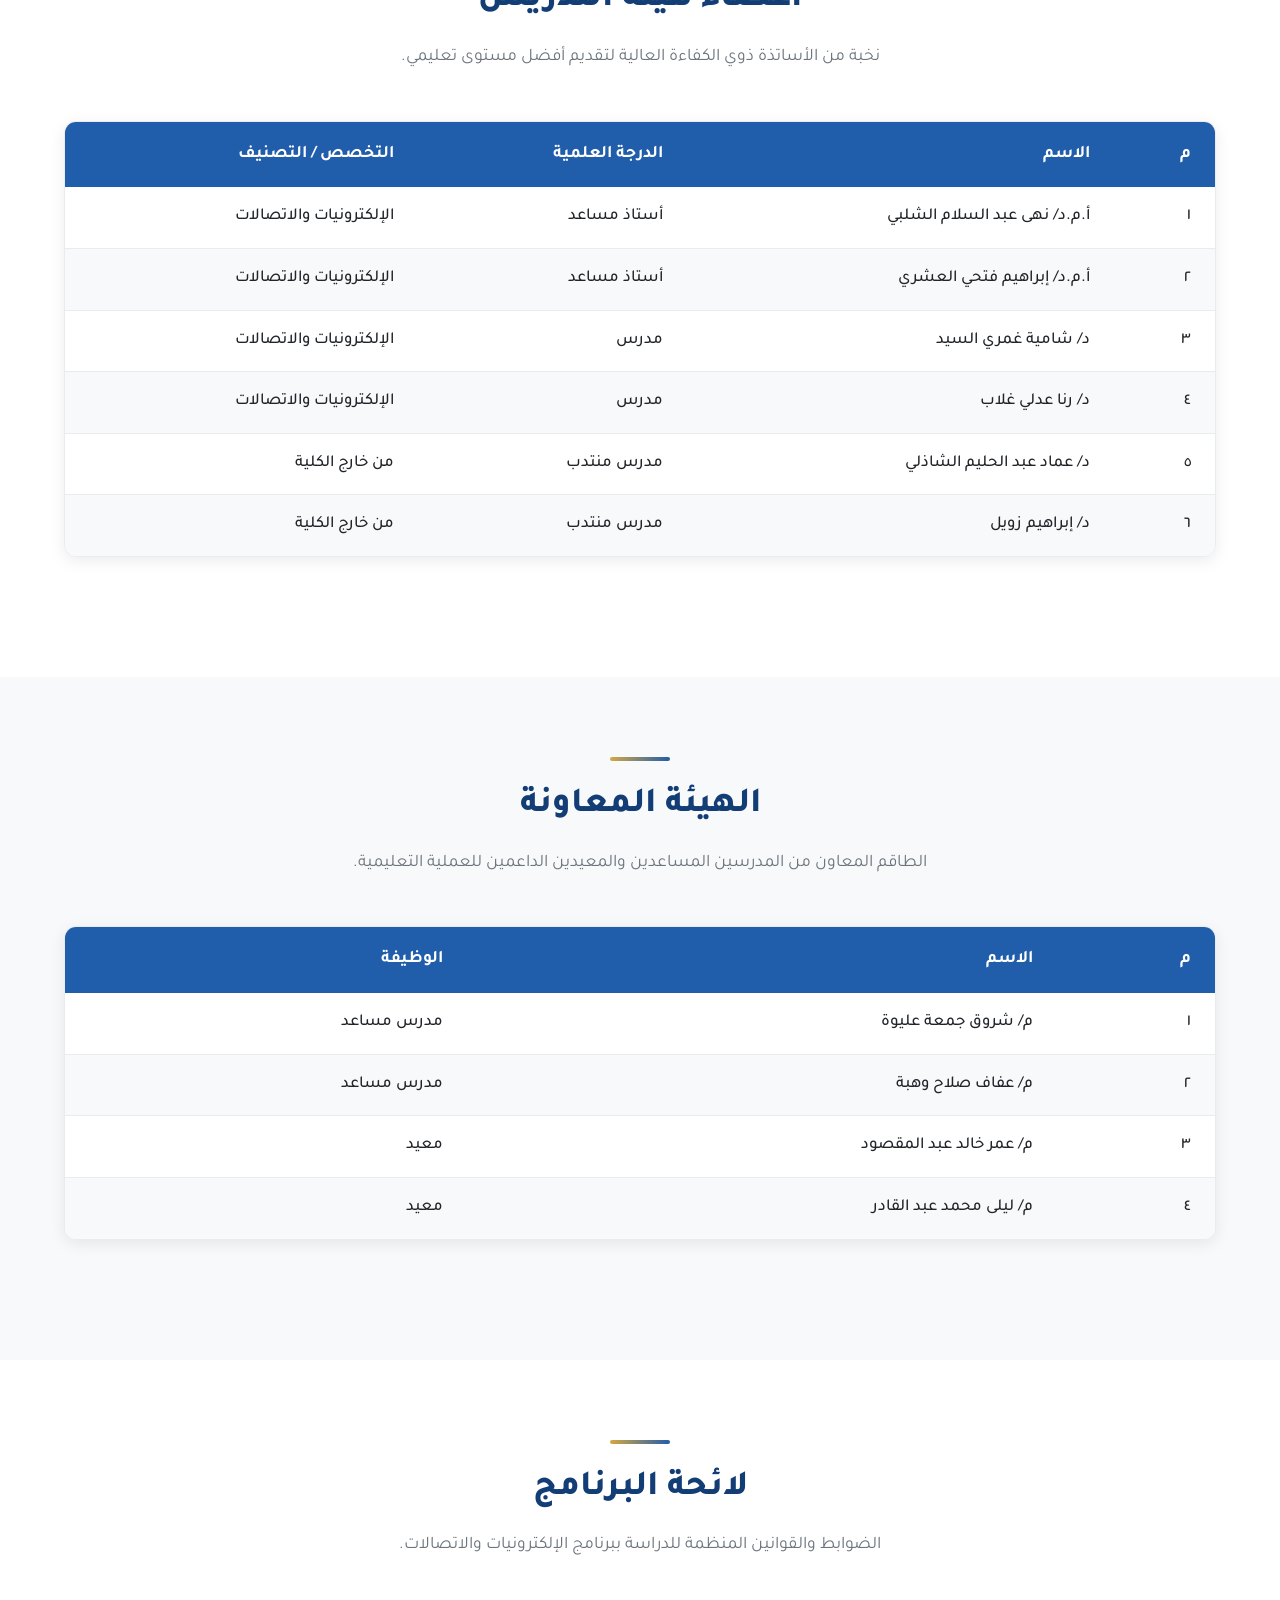
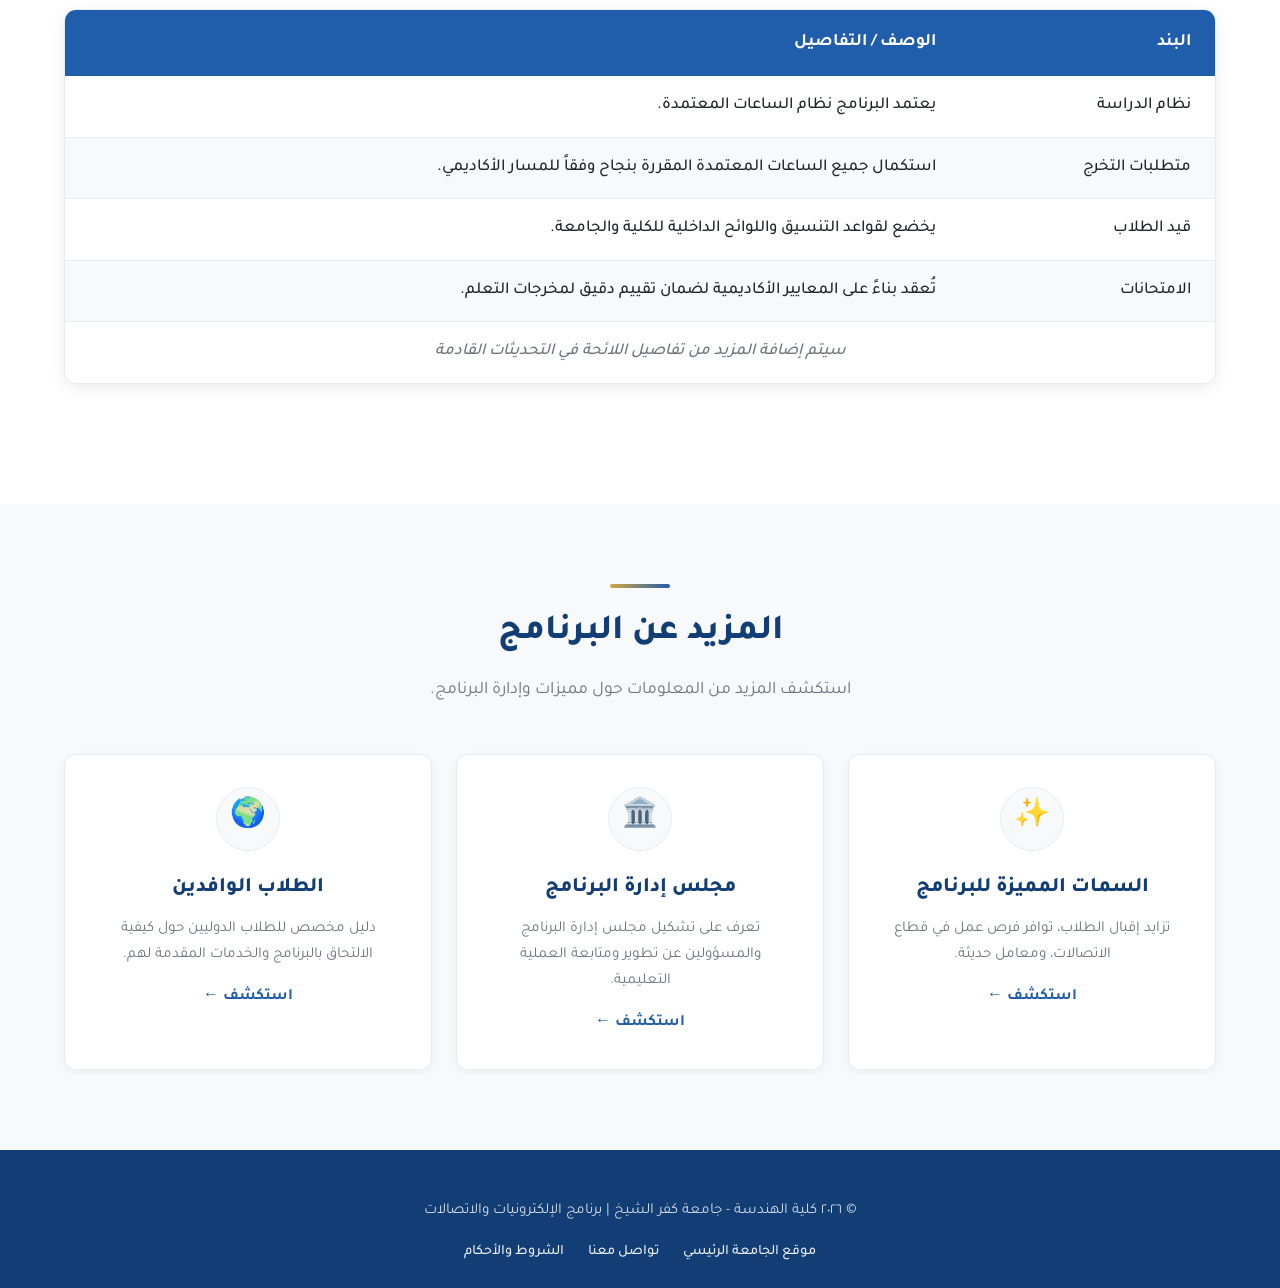
==== commit 92b0e2e4: "Update program vision and mission: retain only mission as requested by department" ====
--- a/communications.html
+++ b/communications.html
@@ -30,7 +30,7 @@
     </a>
     <ul class="nav-links" id="navLinks">
       <li><a href="#hero">الرئيسية</a></li>
-      <li><a href="#vision-mission">الرؤية والرسالة</a></li>
+      <li><a href="#vision-mission">رسالة البرنامج</a></li>
       <li><a href="strategy-communications.html">استراتيجية التعليم</a></li>
       <li><a href="#faculty">أعضاء هيئة التدريس</a></li>
       <li><a href="#assistants">الهيئة المعاونة</a></li>
@@ -60,20 +60,14 @@
   </div>
 </section>
 
-<!-- ========== VISION & MISSION ========== -->
+<!-- ========== MISSION ========== -->
 <section id="vision-mission">
   <div class="container">
     <div class="accent-line"></div>
-    <h2 class="section-title">رؤية ورسالة البرنامج</h2>
+    <h2 class="section-title">رسالة البرنامج</h2>
     <p class="section-subtitle">نسعى دائماً للتميز الأكاديمي والريادة في مجالات هندسة الإلكترونيات والاتصالات.</p>
     
-    <div class="vision-mission-grid">
-      <div class="vm-card">
-        <div class="vm-icon">👁️</div>
-        <h3>الرؤية</h3>
-        <p>"أن يكون برنامج هندسة الإلكترونيات والاتصالات الكهربية مواكبا للتطور التكنولوجي ذو مكانة محلية واقليمية ودولية متميزة تتسم بجودة الأداء."</p>
-      </div>
-      
+    <div class="vision-mission-grid" style="grid-template-columns: 1fr; max-width: 850px; margin: 0 auto;">
       <div class="vm-card">
         <div class="vm-icon">🎯</div>
         <h3>الرسالة</h3>
